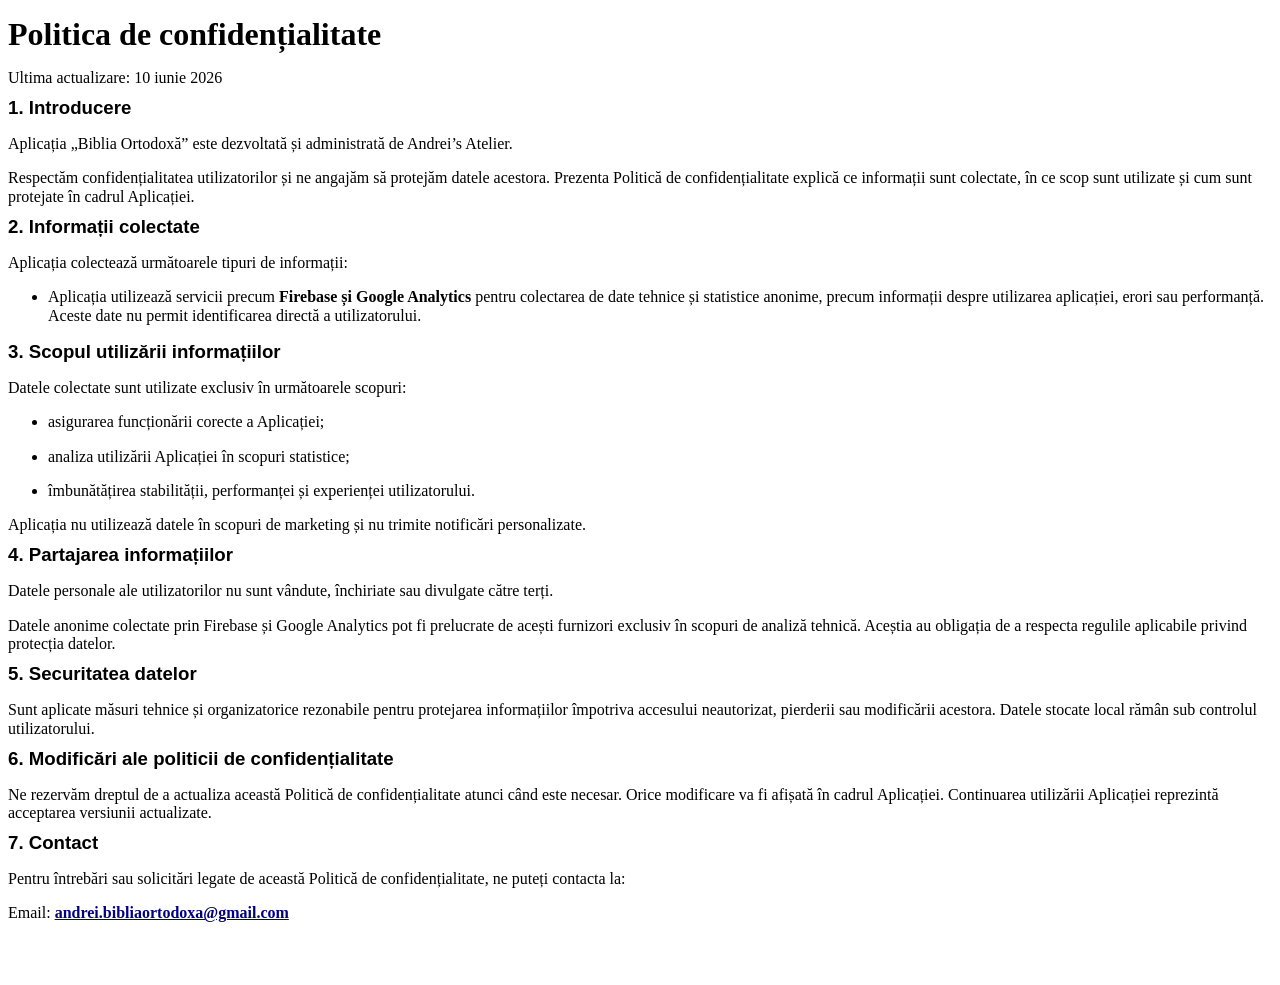
==== politica-de-confidentialitate.html @ 0aba6eac "Update politica-de-confidentialitate.html" ====
<!DOCTYPE html>
<html>
<head>
	<meta http-equiv="content-type" content="text/html; charset=utf-8"/>
	<title>Politica de confidențialitate</title>
	<meta name="generator" content="LibreOffice 26.2.3.2 (Linux)"/>
	<meta name="created" content="00:00:00"/>
	<meta name="changed" content="00:00:00"/>
	<style type="text/css">
		@page { size: 8.27in 11.69in; margin: 0.79in }
		h1 { font-size: 32px; font-weight: bold; margin: 0.5em 0; }
		p { margin-bottom: 0.1in; line-height: 115%; background: transparent }
		h3 { margin-top: 0.1in; margin-bottom: 0.08in; background: transparent; page-break-after: avoid }
		h3.western { font-weight: bold; font-size: 14pt; font-family: "Liberation Sans", sans-serif }
		h3.cjk { font-weight: bold; font-size: 14pt; font-family: "AR PL SungtiL GB" }
		h3.ctl { font-weight: bold; font-family: "Noto Sans Devanagari"; font-size: 14pt }
		a:link { color: #000080; text-decoration: underline }
	</style>
</head>
<body lang="en-US" link="#000080" vlink="#800000" dir="ltr">
<h1>Politica de confidențialitate</h1>
<p>Ultima actualizare: 10 iunie 2026</p>
<h3 class="western">1. Introducere</h3>
<p>Aplicația „Biblia Ortodoxă” este dezvoltată și
administrată de Andrei’s Atelier.</p>
<p>Respectăm confidențialitatea utilizatorilor și ne angajăm să
protejăm datele acestora. Prezenta Politică de confidențialitate
explică ce informații sunt colectate, în ce scop sunt utilizate și
cum sunt protejate în cadrul Aplicației.</p>
<h3 class="western">2. Informații colectate</h3>
<p>Aplicația colectează următoarele tipuri de informații:</p>
<ul>
	<li><p>Aplicația utilizează servicii precum <b>Firebase și Google
	Analytics</b> pentru colectarea de date tehnice și statistice
	anonime, precum informații despre utilizarea aplicației, erori sau
	performanță. Aceste date nu permit identificarea directă a
	utilizatorului.</p></li>
</ul>
<h3 class="western">3. Scopul utilizării informațiilor</h3>
<p>Datele colectate sunt utilizate exclusiv în următoarele scopuri:</p>
<ul>
	<li><p>asigurarea funcționării corecte a Aplicației;</p></li>
	<li><p>analiza utilizării Aplicației în scopuri statistice;</p></li>
	<li><p>îmbunătățirea stabilității, performanței și
	experienței utilizatorului.</p></li>
</ul>
<p>Aplicația nu utilizează datele în scopuri de marketing și nu
trimite notificări personalizate.</p>
<h3 class="western">4. Partajarea informațiilor</h3>
<p>Datele personale ale utilizatorilor nu sunt vândute, închiriate
sau divulgate către terți.</p>
<p>Datele anonime colectate prin Firebase și Google Analytics pot fi
prelucrate de acești furnizori exclusiv în scopuri de analiză
tehnică. Aceștia au obligația de a respecta regulile aplicabile
privind protecția datelor.</p>
<h3 class="western">5. Securitatea datelor</h3>
<p>Sunt aplicate măsuri tehnice și organizatorice rezonabile pentru
protejarea informațiilor împotriva accesului neautorizat, pierderii
sau modificării acestora. Datele stocate local rămân sub controlul
utilizatorului.</p>
<h3 class="western">6. Modificări ale politicii de confidențialitate</h3>
<p>Ne rezervăm dreptul de a actualiza această Politică de
confidențialitate atunci când este necesar. Orice modificare va fi
afișată în cadrul Aplicației. Continuarea utilizării Aplicației
reprezintă acceptarea versiunii actualizate.</p>
<h3 class="western">7. Contact</h3>
<p>Pentru întrebări sau solicitări legate de această Politică de
confidențialitate, ne puteți contacta la:</p>
<p>Email: <a href="mailto:andreisatelier@gmail.com"><b>andrei.bibliaortodoxa@gmail.com</b></a></p>
<p><br/>
<br/>

</p>
</body>
</html>
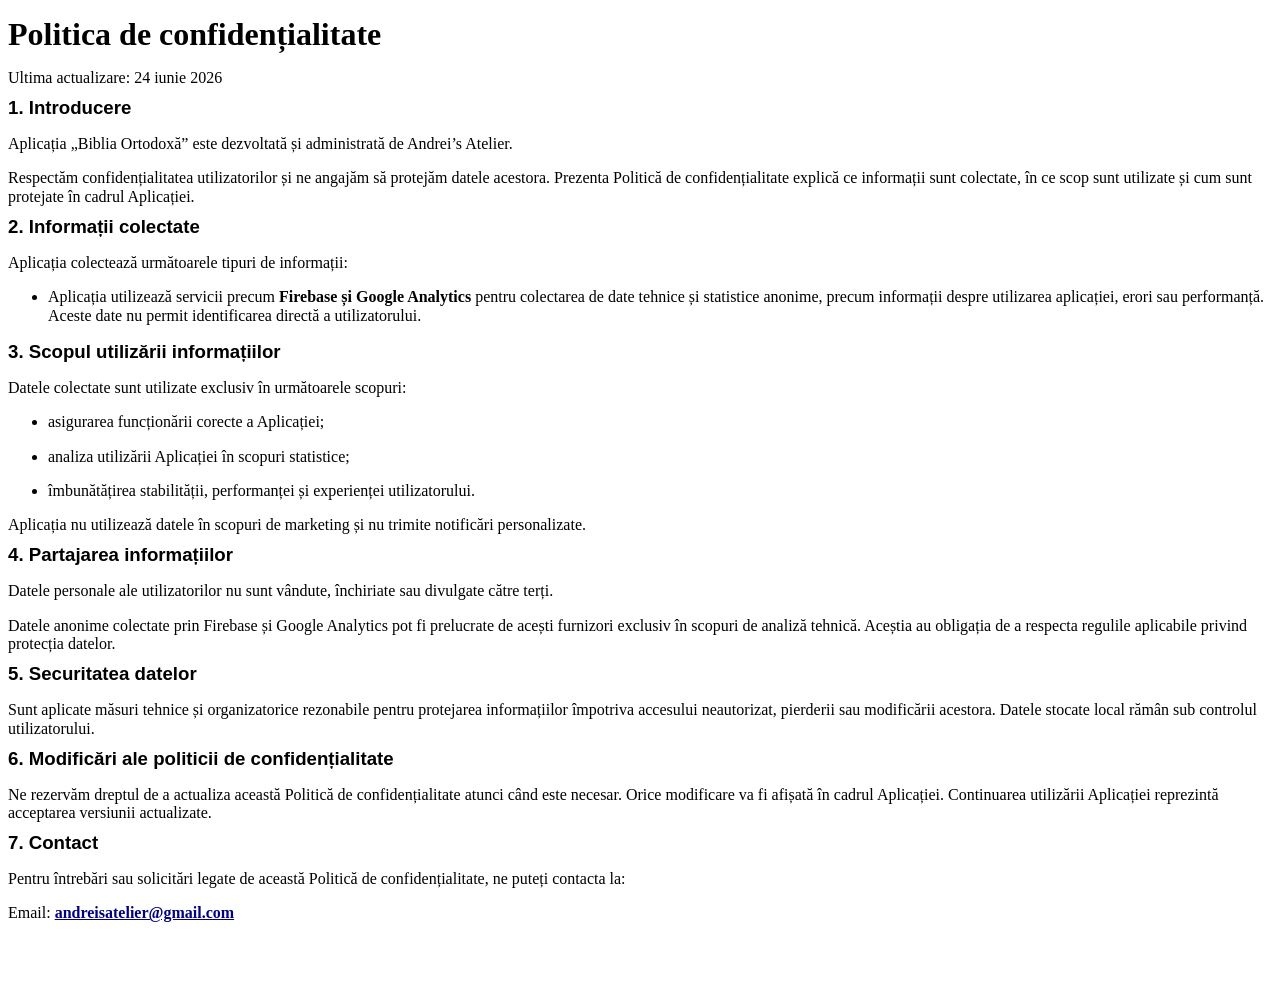
==== commit c0605dd6: "Update politica-de-confidentialitate.html" ====
--- a/politica-de-confidentialitate.html
+++ b/politica-de-confidentialitate.html
@@ -19,7 +19,7 @@
 </head>
 <body lang="en-US" link="#000080" vlink="#800000" dir="ltr">
 <h1>Politica de confidențialitate</h1>
-<p>Ultima actualizare: 10 iunie 2026</p>
+<p>Ultima actualizare: 24 iunie 2026</p>
 <h3 class="western">1. Introducere</h3>
 <p>Aplicația „Biblia Ortodoxă” este dezvoltată și
 administrată de Andrei’s Atelier.</p>
@@ -66,7 +66,7 @@
 <h3 class="western">7. Contact</h3>
 <p>Pentru întrebări sau solicitări legate de această Politică de
 confidențialitate, ne puteți contacta la:</p>
-<p>Email: <a href="mailto:andreisatelier@gmail.com"><b>andrei.bibliaortodoxa@gmail.com</b></a></p>
+<p>Email: <a href="mailto:andreisatelier@gmail.com"><b>andreisatelier@gmail.com</b></a></p>
 <p><br/>
 <br/>
 
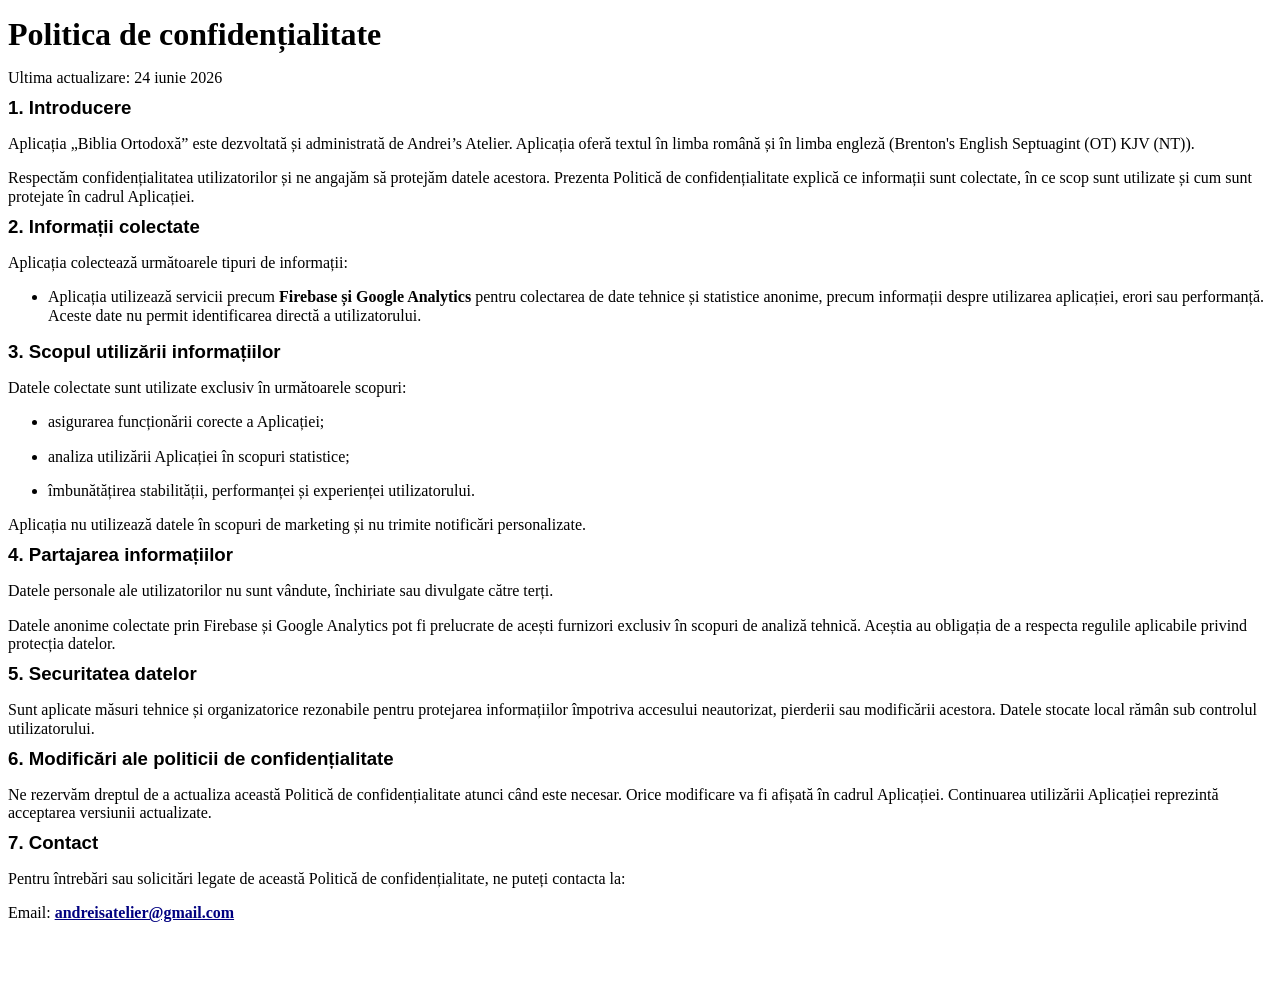
==== commit 0d6ecb51: "Update politica-de-confidentialitate.html" ====
--- a/politica-de-confidentialitate.html
+++ b/politica-de-confidentialitate.html
@@ -22,7 +22,8 @@
 <p>Ultima actualizare: 24 iunie 2026</p>
 <h3 class="western">1. Introducere</h3>
 <p>Aplicația „Biblia Ortodoxă” este dezvoltată și
-administrată de Andrei’s Atelier.</p>
+administrată de Andrei’s Atelier. Aplicația oferă textul în limba română și
+în limba engleză (Brenton's English Septuagint (OT) KJV (NT)).</p>
 <p>Respectăm confidențialitatea utilizatorilor și ne angajăm să
 protejăm datele acestora. Prezenta Politică de confidențialitate
 explică ce informații sunt colectate, în ce scop sunt utilizate și
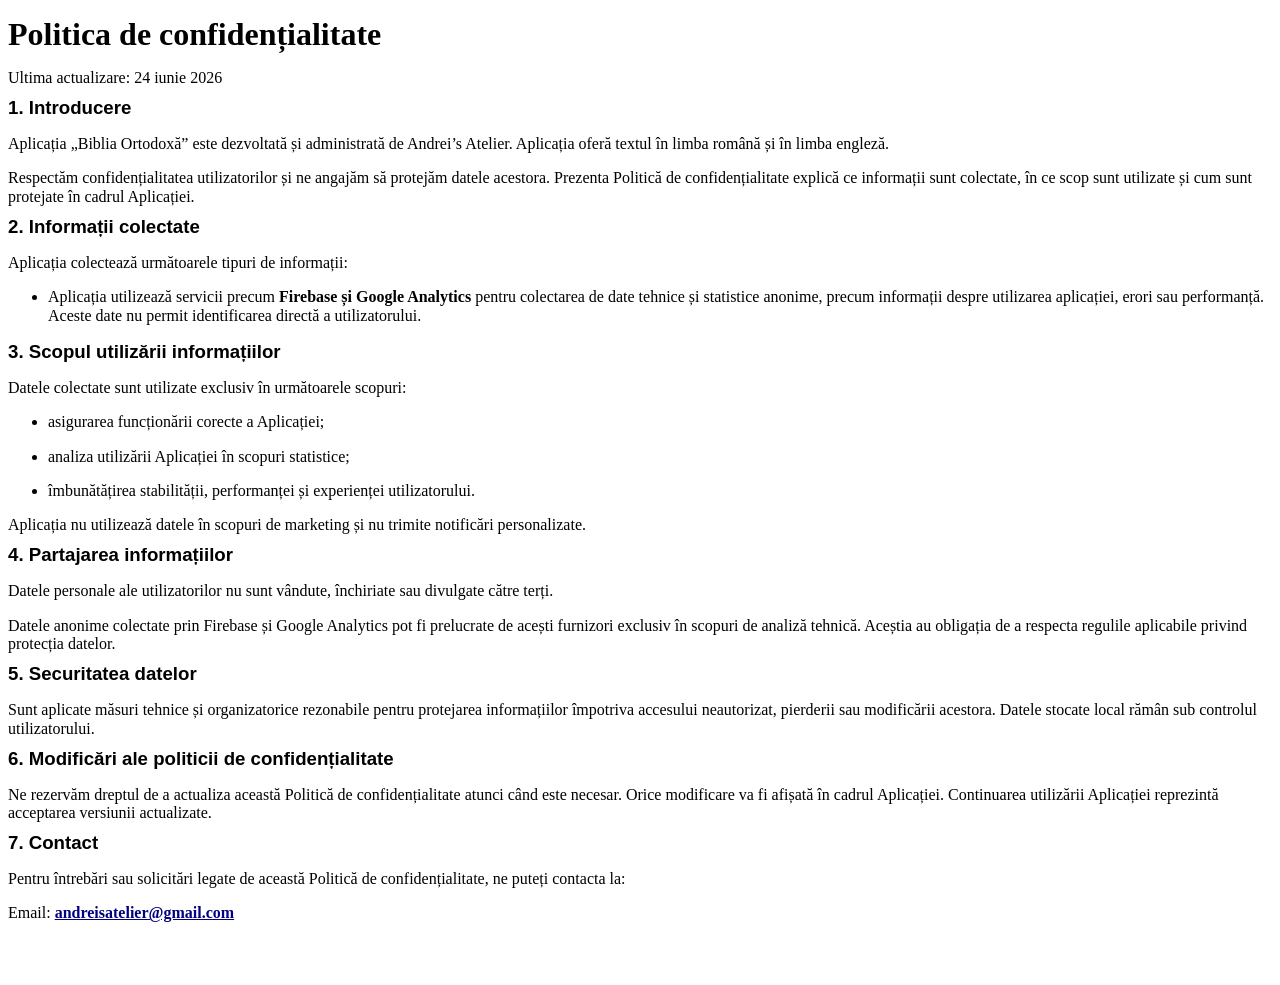
==== commit 8e06fda8: "Update politica-de-confidentialitate.html" ====
--- a/politica-de-confidentialitate.html
+++ b/politica-de-confidentialitate.html
@@ -23,7 +23,7 @@
 <h3 class="western">1. Introducere</h3>
 <p>Aplicația „Biblia Ortodoxă” este dezvoltată și
 administrată de Andrei’s Atelier. Aplicația oferă textul în limba română și
-în limba engleză (Brenton's English Septuagint (OT) KJV (NT)).</p>
+în limba engleză.</p>
 <p>Respectăm confidențialitatea utilizatorilor și ne angajăm să
 protejăm datele acestora. Prezenta Politică de confidențialitate
 explică ce informații sunt colectate, în ce scop sunt utilizate și
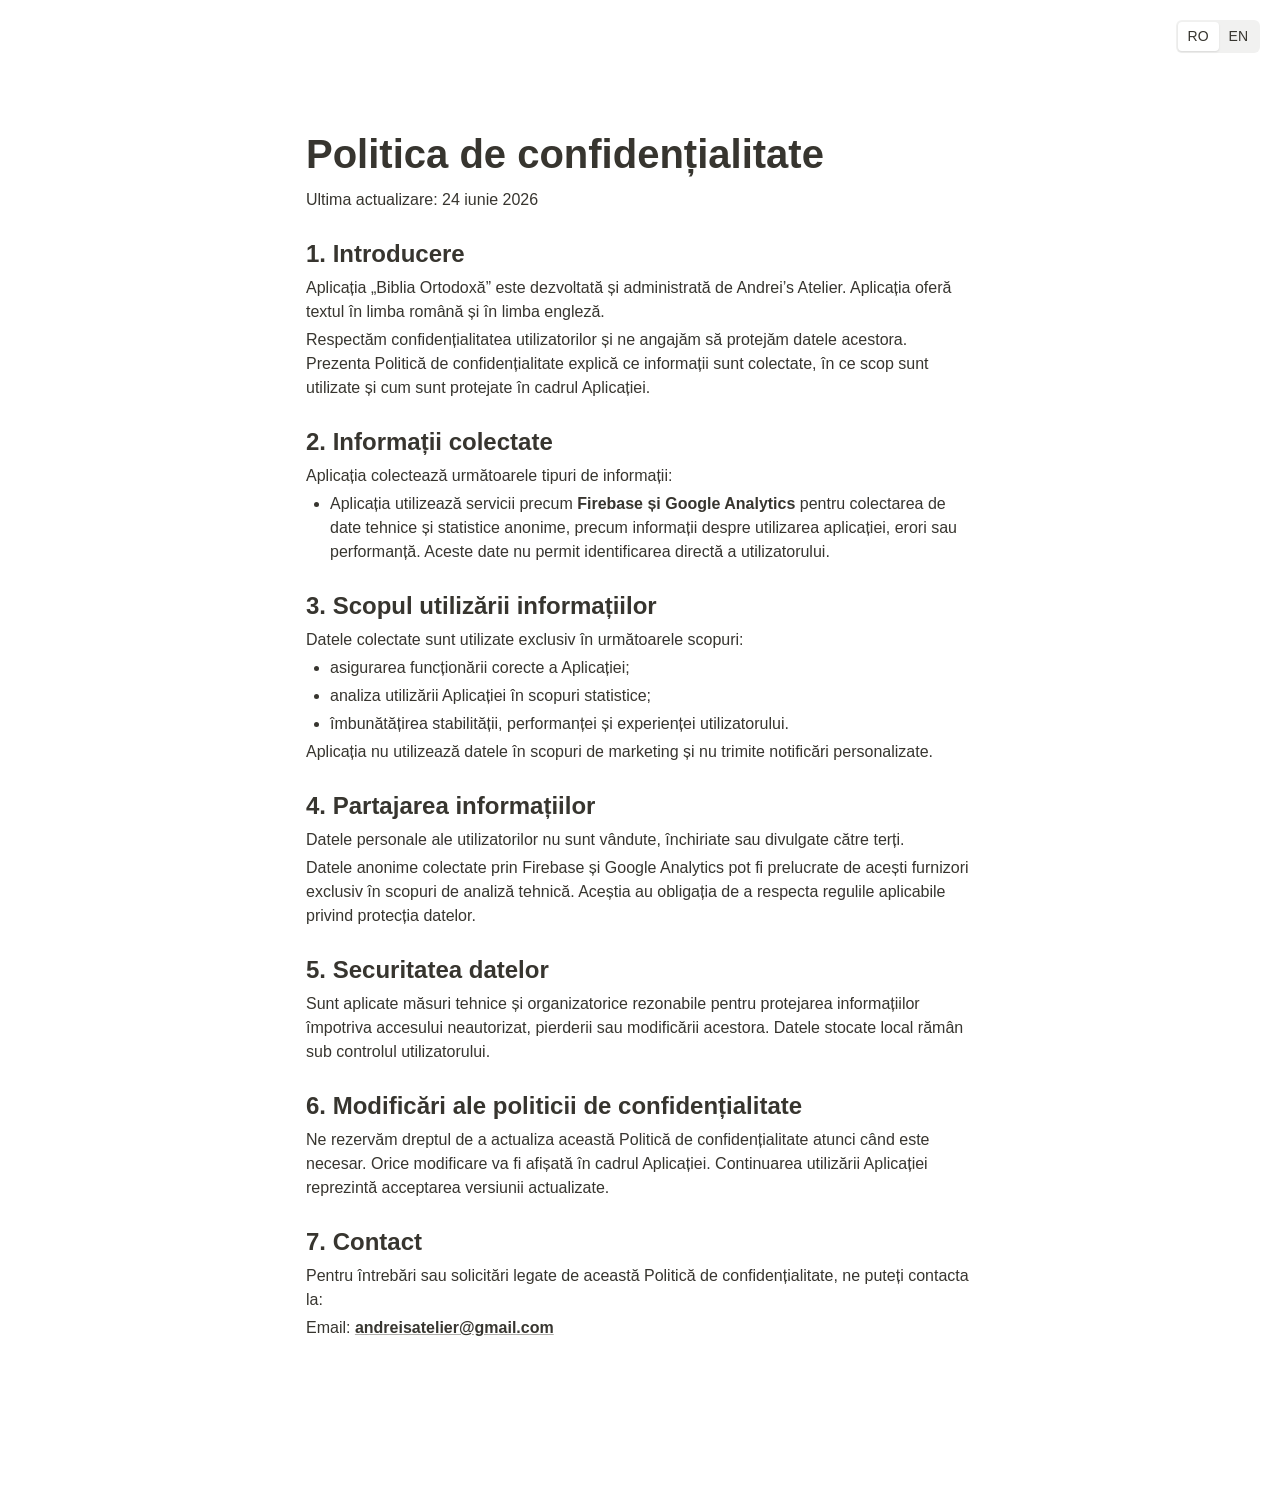
==== commit b39e67e5: "Added an English Version for the legal pages. Updated the UI design." ====
--- a/politica-de-confidentialitate.html
+++ b/politica-de-confidentialitate.html
@@ -6,18 +6,15 @@
 	<meta name="generator" content="LibreOffice 26.2.3.2 (Linux)"/>
 	<meta name="created" content="00:00:00"/>
 	<meta name="changed" content="00:00:00"/>
-	<style type="text/css">
-		@page { size: 8.27in 11.69in; margin: 0.79in }
-		h1 { font-size: 32px; font-weight: bold; margin: 0.5em 0; }
-		p { margin-bottom: 0.1in; line-height: 115%; background: transparent }
-		h3 { margin-top: 0.1in; margin-bottom: 0.08in; background: transparent; page-break-after: avoid }
-		h3.western { font-weight: bold; font-size: 14pt; font-family: "Liberation Sans", sans-serif }
-		h3.cjk { font-weight: bold; font-size: 14pt; font-family: "AR PL SungtiL GB" }
-		h3.ctl { font-weight: bold; font-family: "Noto Sans Devanagari"; font-size: 14pt }
-		a:link { color: #000080; text-decoration: underline }
-	</style>
+	<link rel="stylesheet" href="styles.css">
 </head>
 <body lang="en-US" link="#000080" vlink="#800000" dir="ltr">
+	<div class="lang-switcher">
+		<a href="politica-de-confidentialitate.html" class="lang-btn active">RO</a>
+		<a href="privacy-policy.html" class="lang-btn">EN</a>
+	</div>
+	<div class="page-content">
+
 <h1>Politica de confidențialitate</h1>
 <p>Ultima actualizare: 24 iunie 2026</p>
 <h3 class="western">1. Introducere</h3>
@@ -72,5 +69,6 @@
 <br/>
 
 </p>
+	</div>
 </body>
 </html>
--- a/styles.css
+++ b/styles.css
@@ -0,0 +1,133 @@
+/* Notion-like Design System */
+
+body {
+    font-family: -apple-system, BlinkMacSystemFont, "Segoe UI", Helvetica, "Apple Color Emoji", Arial, sans-serif, "Segoe UI Emoji", "Segoe UI Symbol";
+    color: #37352f;
+    background-color: #ffffff;
+    line-height: 1.5;
+    padding: 0;
+    margin: 0;
+}
+
+.page-content {
+    max-width: 708px;
+    margin: 0 auto;
+    padding: 10vh 20px 10vh;
+    box-sizing: border-box;
+}
+
+h1 {
+    font-weight: 700;
+    font-size: 40px;
+    margin-top: 1em;
+    margin-bottom: 0.25em;
+    line-height: 1.2;
+}
+
+h2 {
+    font-weight: 600;
+    font-size: 30px;
+    margin-top: 1.4em;
+    margin-bottom: 1px;
+}
+
+h3 {
+    font-weight: 600;
+    font-size: 24px;
+    margin-top: 1em;
+    margin-bottom: 1px;
+}
+
+p {
+    margin-top: 4px;
+    margin-bottom: 4px;
+    font-size: 16px;
+    color: #37352f;
+}
+
+ul {
+    padding-left: 24px;
+    margin-top: 4px;
+    margin-bottom: 4px;
+}
+
+li {
+    margin-bottom: 4px;
+    font-size: 16px;
+}
+
+a {
+    color: inherit;
+    text-decoration: underline;
+    text-decoration-color: rgba(55, 53, 47, 0.4);
+}
+
+a:hover {
+    text-decoration-color: #37352f;
+}
+
+/* Language Switcher */
+.lang-switcher {
+    position: absolute;
+    top: 20px;
+    right: 20px;
+    display: inline-flex;
+    background-color: #f1f1f0;
+    border-radius: 6px;
+    padding: 2px;
+    font-family: -apple-system, BlinkMacSystemFont, "Segoe UI", Helvetica, Arial, sans-serif;
+    z-index: 100;
+}
+
+.lang-btn {
+    padding: 4px 10px;
+    font-size: 14px;
+    font-weight: 500;
+    text-decoration: none !important;
+    color: #37352f !important;
+    border-radius: 4px;
+    transition: background-color 0.1s ease, color 0.1s ease;
+}
+
+.lang-btn:hover:not(.active) {
+    background-color: #e8e8e8;
+}
+
+.lang-btn.active {
+    background-color: white;
+    box-shadow: 0 1px 2px rgba(0,0,0,0.1);
+    pointer-events: none;
+}
+
+/* Page icon for index */
+.page-icon {
+    font-size: 78px;
+    margin-bottom: 24px;
+    display: block;
+}
+
+/* Page links for index */
+.notion-page-link {
+    display: flex;
+    align-items: center;
+    padding: 6px 8px;
+    margin: 4px 0;
+    border-radius: 4px;
+    text-decoration: none !important;
+    color: #37352f !important;
+    transition: background-color 0.1s ease;
+}
+
+.notion-page-link:hover {
+    background-color: rgba(55, 53, 47, 0.08);
+}
+
+.notion-page-icon {
+    width: 22px;
+    height: 22px;
+    display: flex;
+    align-items: center;
+    justify-content: center;
+    margin-right: 8px;
+    font-size: 18px;
+}
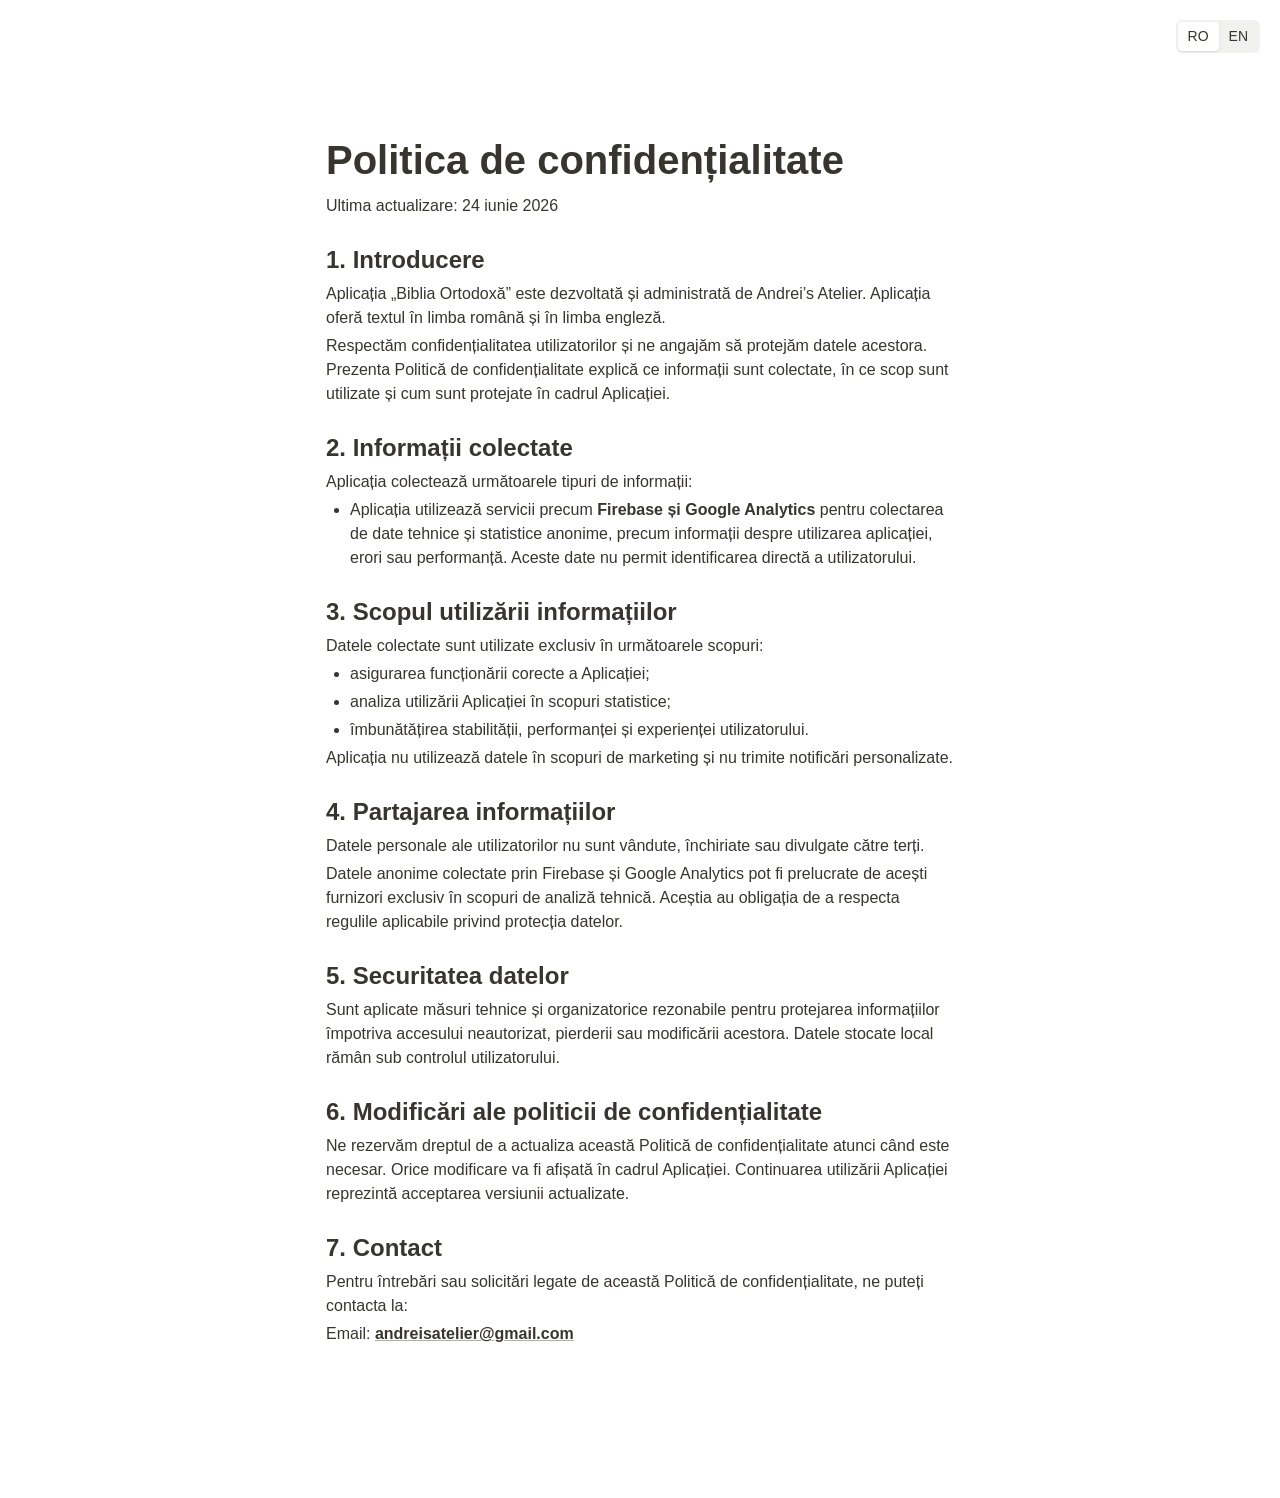
==== commit 3c591281: "Add viewport meta tag for responsive design in legal pages." ====
--- a/politica-de-confidentialitate.html
+++ b/politica-de-confidentialitate.html
@@ -3,6 +3,7 @@
 <head>
 	<meta http-equiv="content-type" content="text/html; charset=utf-8"/>
 	<title>Politica de confidențialitate</title>
+	<meta name="viewport" content="width=device-width, initial-scale=1.0">
 	<meta name="generator" content="LibreOffice 26.2.3.2 (Linux)"/>
 	<meta name="created" content="00:00:00"/>
 	<meta name="changed" content="00:00:00"/>
--- a/styles.css
+++ b/styles.css
@@ -7,13 +7,16 @@
     line-height: 1.5;
     padding: 0;
     margin: 0;
+    -webkit-font-smoothing: antialiased;
+    -moz-osx-font-smoothing: grayscale;
 }
 
 .page-content {
     max-width: 708px;
     margin: 0 auto;
-    padding: 10vh 20px 10vh;
+    padding: 96px 40px 96px;
     box-sizing: border-box;
+    width: 100%;
 }
 
 h1 {
@@ -131,3 +134,43 @@
     margin-right: 8px;
     font-size: 18px;
 }
+
+/* Responsive Media Queries */
+@media (max-width: 600px) {
+    .page-content {
+        padding: 80px 24px 48px;
+    }
+    
+    h1 {
+        font-size: 32px;
+        margin-top: 0.8em;
+    }
+    
+    h2 {
+        font-size: 24px;
+    }
+    
+    h3 {
+        font-size: 20px;
+    }
+    
+    p, li {
+        font-size: 15px;
+    }
+    
+    .page-icon {
+        font-size: 60px;
+        margin-bottom: 16px;
+    }
+
+    .lang-switcher {
+        top: 16px;
+        right: 16px;
+    }
+}
+
+@media (max-width: 400px) {
+    .page-content {
+        padding: 72px 16px 36px;
+    }
+}
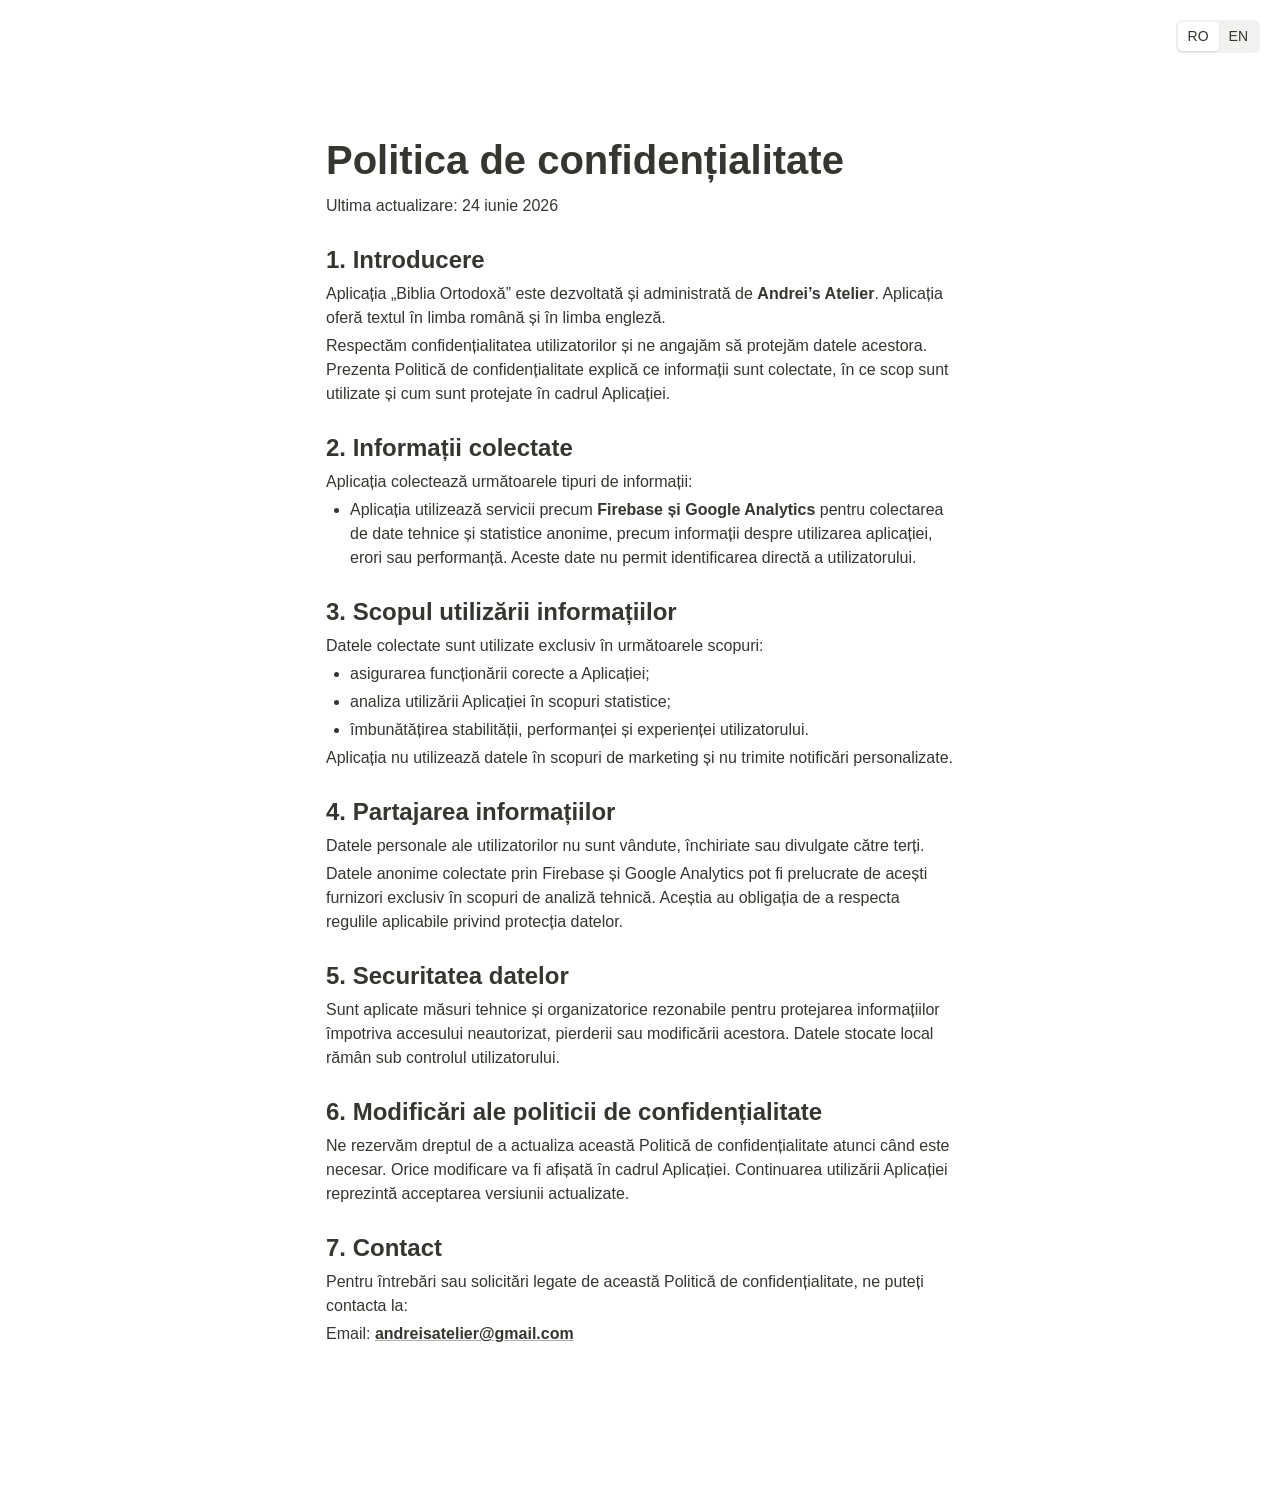
==== commit 209cf04f: "Bold the name of the developer in the privacy policy pages." ====
--- a/politica-de-confidentialitate.html
+++ b/politica-de-confidentialitate.html
@@ -20,7 +20,7 @@
 <p>Ultima actualizare: 24 iunie 2026</p>
 <h3 class="western">1. Introducere</h3>
 <p>Aplicația „Biblia Ortodoxă” este dezvoltată și
-administrată de Andrei’s Atelier. Aplicația oferă textul în limba română și
+administrată de <b>Andrei’s Atelier</b>. Aplicația oferă textul în limba română și
 în limba engleză.</p>
 <p>Respectăm confidențialitatea utilizatorilor și ne angajăm să
 protejăm datele acestora. Prezenta Politică de confidențialitate
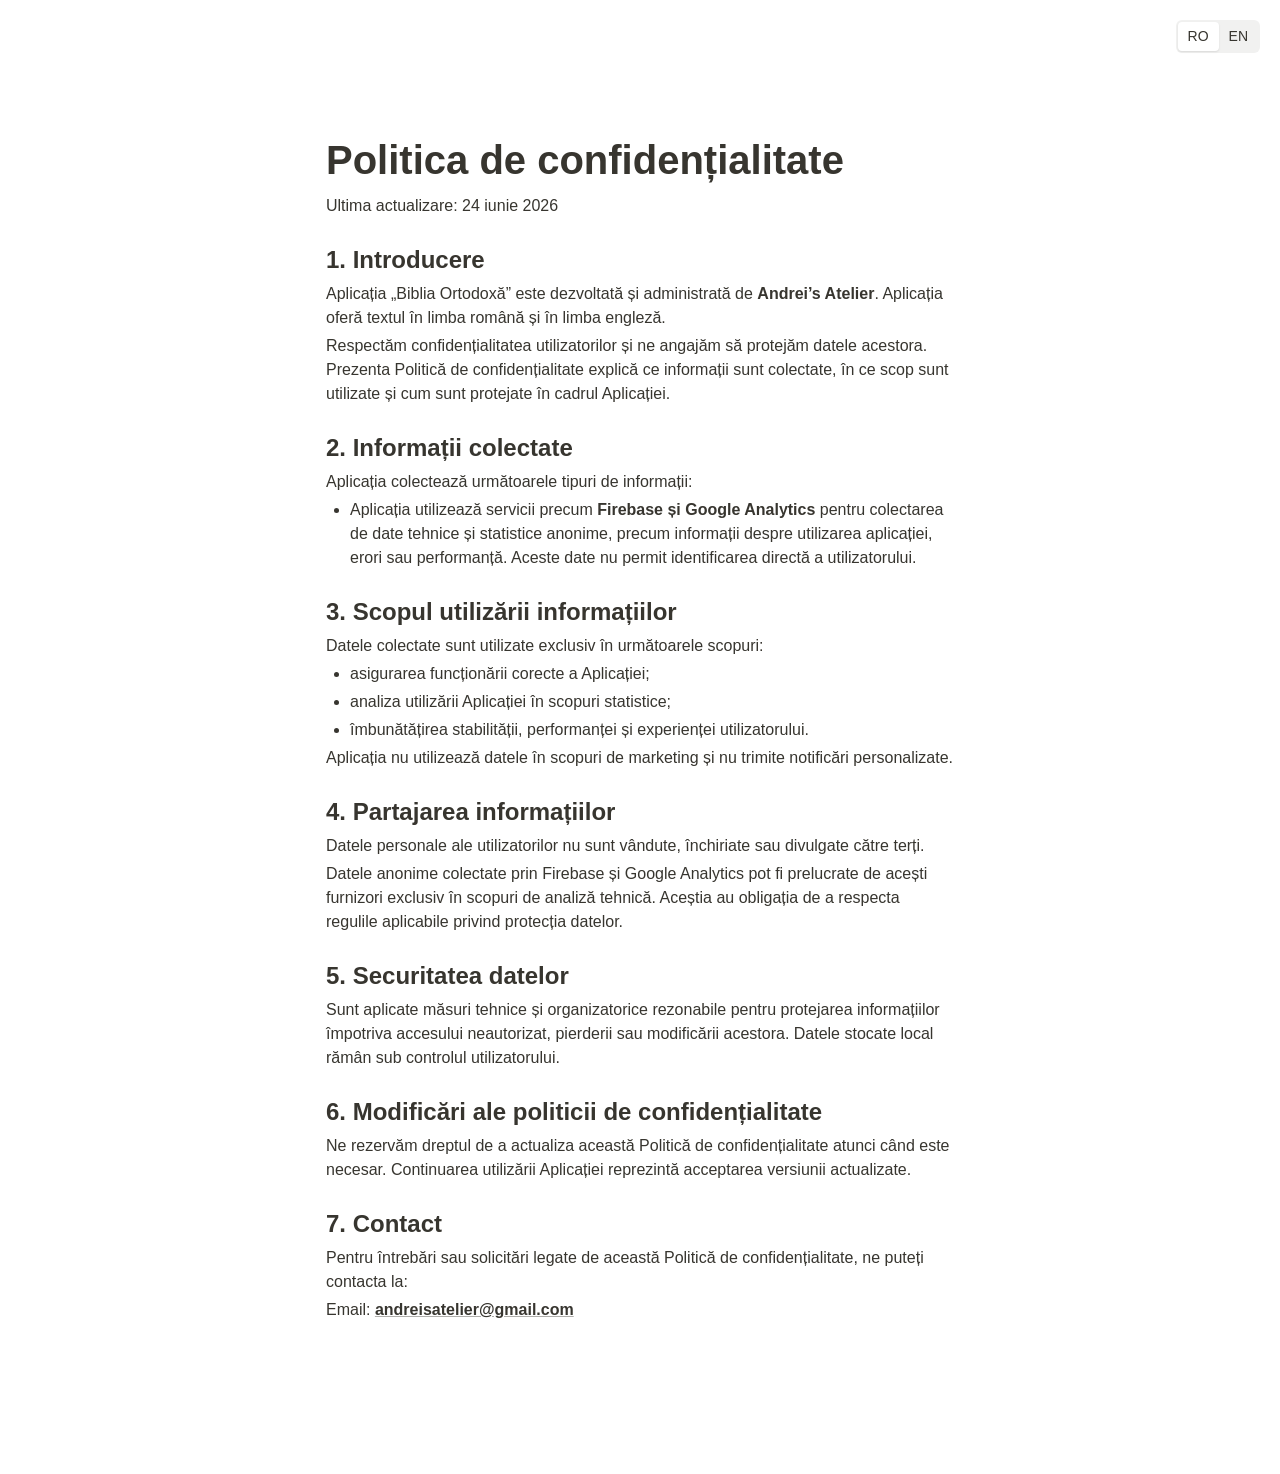
==== commit a3389938: "Changes to "Privacy Policy" and to the "Terms and Conditions"" ====
--- a/politica-de-confidentialitate.html
+++ b/politica-de-confidentialitate.html
@@ -59,8 +59,7 @@
 utilizatorului.</p>
 <h3 class="western">6. Modificări ale politicii de confidențialitate</h3>
 <p>Ne rezervăm dreptul de a actualiza această Politică de
-confidențialitate atunci când este necesar. Orice modificare va fi
-afișată în cadrul Aplicației. Continuarea utilizării Aplicației
+confidențialitate atunci când este necesar. Continuarea utilizării Aplicației
 reprezintă acceptarea versiunii actualizate.</p>
 <h3 class="western">7. Contact</h3>
 <p>Pentru întrebări sau solicitări legate de această Politică de
